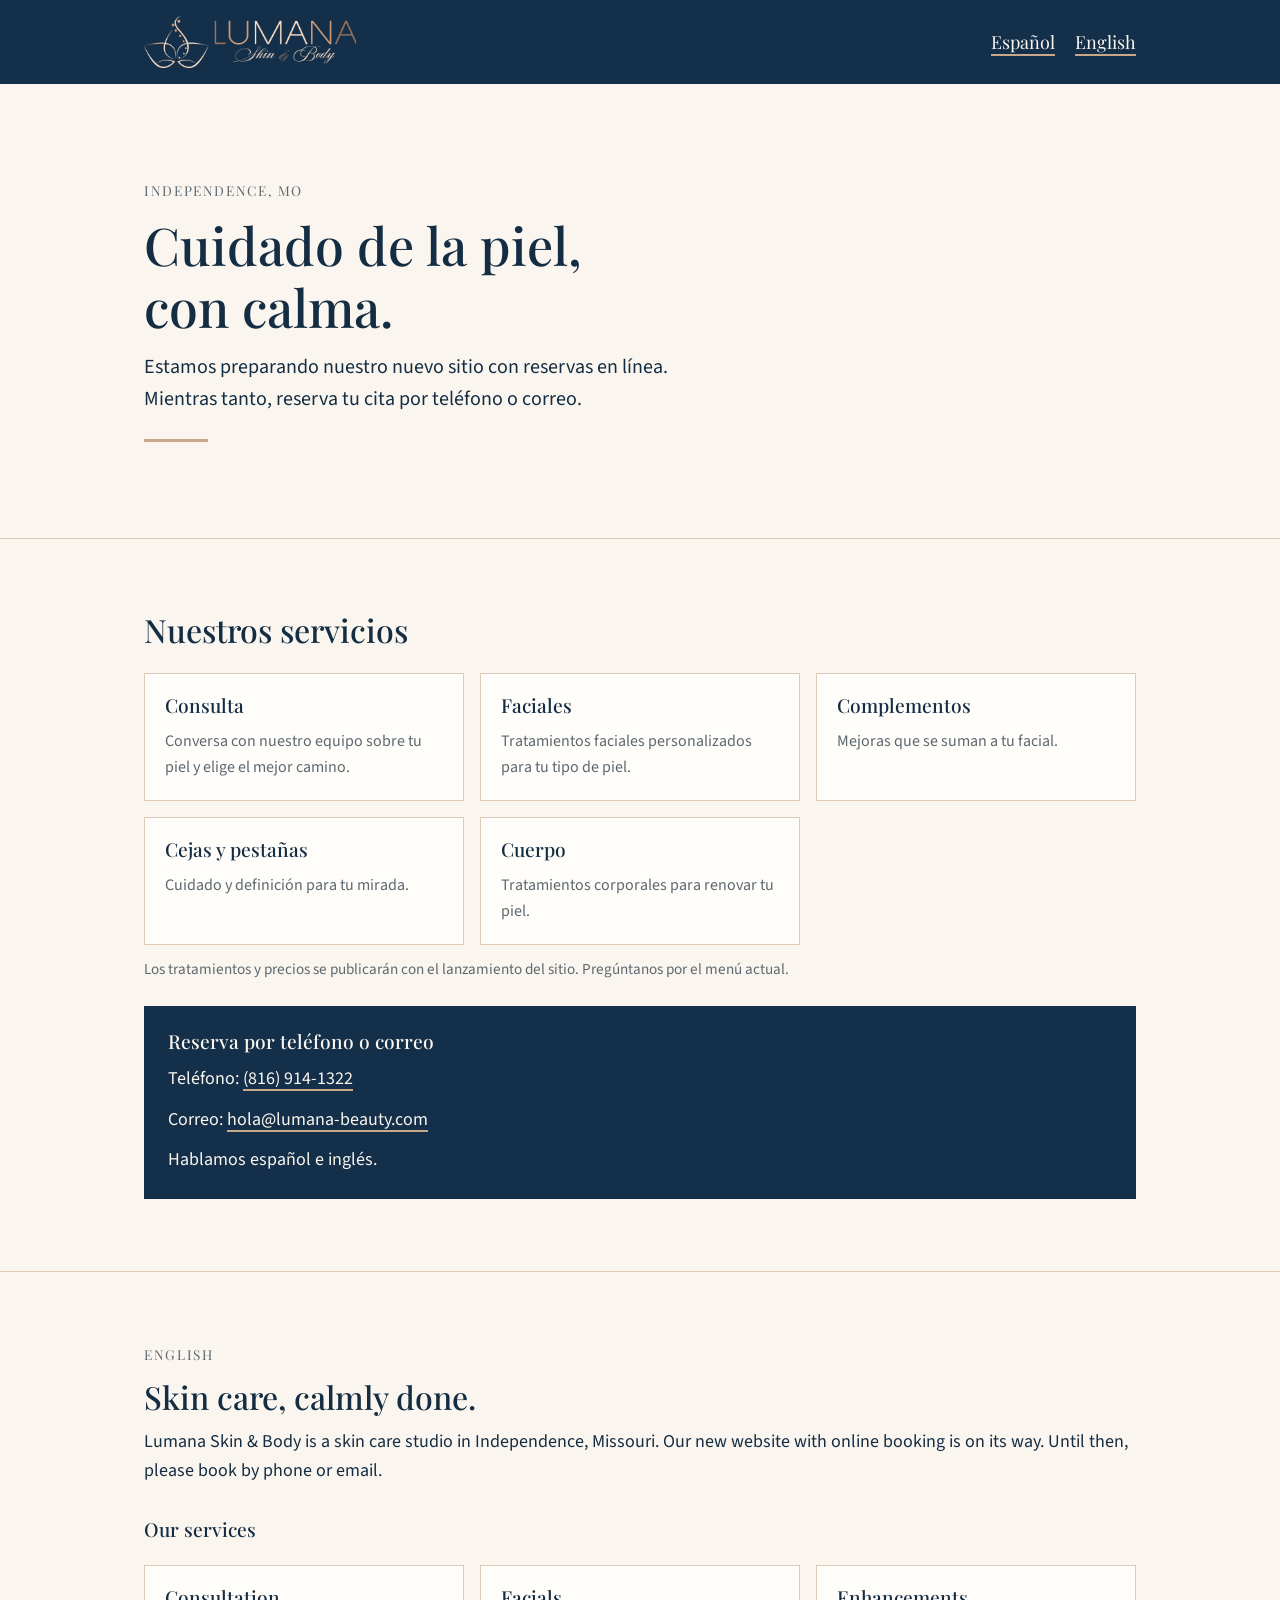
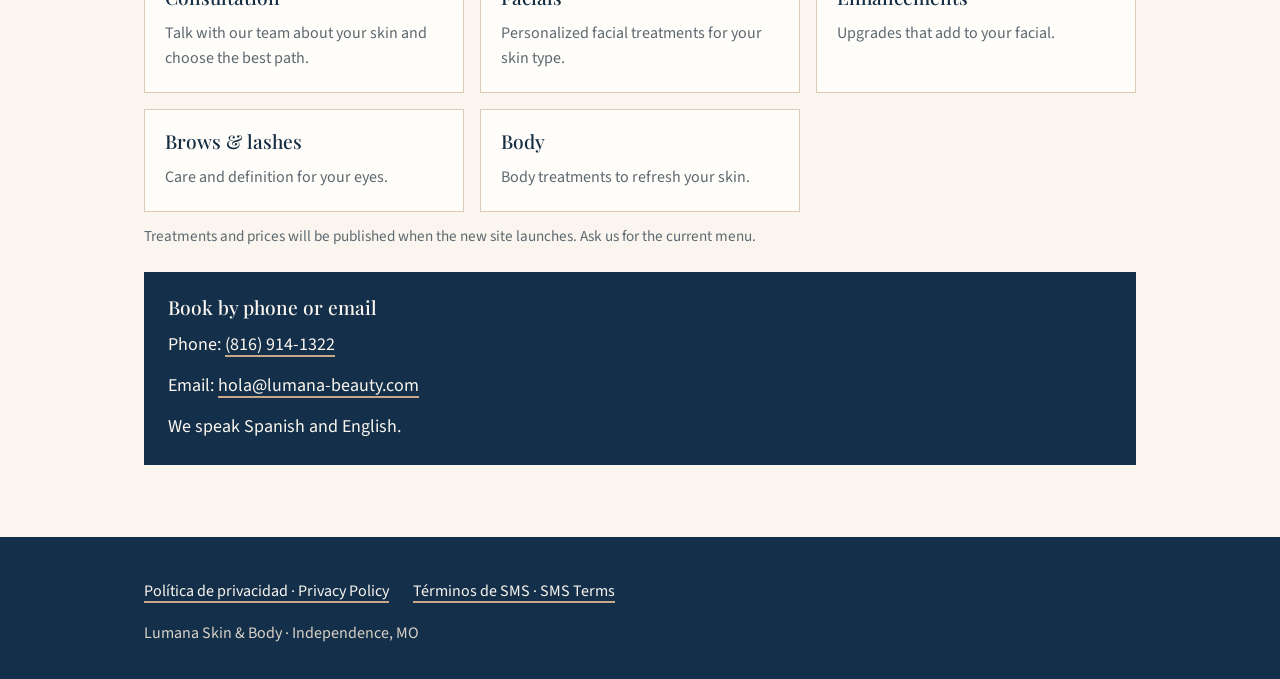
==== index.html @ bca10dba "Add files via upload" ====
<!doctype html>
<html lang="es">
<head>
<meta charset="utf-8">
<meta name="viewport" content="width=device-width, initial-scale=1">
<title>Lumana Skin &amp; Body | Independence, MO</title>
<meta name="description" content="Lumana Skin &amp; Body, estudio de cuidado de la piel en Independence, Missouri. Próximamente reservas en línea. / Skin care studio in Independence, Missouri. Online booking coming soon.">
<link rel="icon" href="brand/lumana-emblem.png" type="image/png">
<link rel="stylesheet" href="style.css">
</head>
<body>
<header class="header">
  <div class="wrap">
    <a href="./" aria-label="Lumana Skin &amp; Body"><img src="brand/lumana-lockup-horizontal.png" alt="Lumana Skin &amp; Body" width="1224" height="300"></a>
    <nav class="lang-nav" aria-label="Idioma / Language">
      <ul>
        <li><a href="#es" lang="es" hreflang="es" translate="no">Español</a></li>
        <li><a href="#en" lang="en" hreflang="en" translate="no">English</a></li>
      </ul>
    </nav>
  </div>
</header>

<main>
  <section class="hero">
    <div class="wrap">
      <p class="eyebrow">Independence, MO</p>
      <h1 lang="es">Cuidado de la piel,<br>con calma.</h1>
      <p class="lead" lang="es">Estamos preparando nuestro nuevo sitio con reservas en línea. Mientras tanto, reserva tu cita por teléfono o correo.</p>
      <hr class="rule">
    </div>
  </section>

  <section class="lang" id="es" lang="es" aria-labelledby="es-title">
    <div class="wrap">
      <h2 id="es-title">Nuestros servicios</h2>
      <ul class="cards">
        <li><h3>Consulta</h3><p>Conversa con nuestro equipo sobre tu piel y elige el mejor camino.</p></li>
        <li><h3>Faciales</h3><p>Tratamientos faciales personalizados para tu tipo de piel.</p></li>
        <li><h3>Complementos</h3><p>Mejoras que se suman a tu facial.</p></li>
        <li><h3>Cejas y pestañas</h3><p>Cuidado y definición para tu mirada.</p></li>
        <li><h3>Cuerpo</h3><p>Tratamientos corporales para renovar tu piel.</p></li>
      </ul>
      <p class="note">Los tratamientos y precios se publicarán con el lanzamiento del sitio. Pregúntanos por el menú actual.</p>

      <div class="book">
        <h3>Reserva por teléfono o correo</h3>
        <p>Teléfono: <a href="tel:+18169141322">(816) 914-1322</a></p>
        <p>Correo: <a href="mailto:hola@lumana-beauty.com">hola@lumana-beauty.com</a></p>
        <p>Hablamos español e inglés.</p>
      </div>
    </div>
  </section>

  <section class="lang" id="en" lang="en" aria-labelledby="en-title">
    <div class="wrap">
      <p class="eyebrow">English</p>
      <h2 id="en-title">Skin care, calmly done.</h2>
      <p>Lumana Skin &amp; Body is a skin care studio in Independence, Missouri. Our new website with online booking is on its way. Until then, please book by phone or email.</p>
      <h3 style="margin-top:2rem">Our services</h3>
      <ul class="cards">
        <li><h3>Consultation</h3><p>Talk with our team about your skin and choose the best path.</p></li>
        <li><h3>Facials</h3><p>Personalized facial treatments for your skin type.</p></li>
        <li><h3>Enhancements</h3><p>Upgrades that add to your facial.</p></li>
        <li><h3>Brows &amp; lashes</h3><p>Care and definition for your eyes.</p></li>
        <li><h3>Body</h3><p>Body treatments to refresh your skin.</p></li>
      </ul>
      <p class="note">Treatments and prices will be published when the new site launches. Ask us for the current menu.</p>

      <div class="book">
        <h3>Book by phone or email</h3>
        <p>Phone: <a href="tel:+18169141322">(816) 914-1322</a></p>
        <p>Email: <a href="mailto:hola@lumana-beauty.com">hola@lumana-beauty.com</a></p>
        <p>We speak Spanish and English.</p>
      </div>
    </div>
  </section>
</main>

<footer class="footer">
  <div class="wrap">
    <ul>
      <li><a href="privacy-policy/">Política de privacidad · Privacy Policy</a></li>
      <li><a href="sms-terms/">Términos de SMS · SMS Terms</a></li>
    </ul>
    <p>Lumana Skin &amp; Body · Independence, MO</p>
  </div>
</footer>
</body>
</html>
---- style.css ----
/* Lumana holding site. Plain CSS, no build step. Tokens match src/app/globals.css. */
@font-face {
  font-family: "Playfair Display";
  src: url("fonts/playfair-display-latin-wght-normal.woff2") format("woff2");
  font-weight: 400 900;
  font-display: swap;
}
@font-face {
  font-family: "Source Sans 3";
  src: url("fonts/source-sans-3-latin-wght-normal.woff2") format("woff2");
  font-weight: 200 900;
  font-display: swap;
}

:root {
  --navy: #142f49;
  --champagne: #c8a889;
  --ivory: #faf6ef;
  --paper: #fffdf9;
  --border: #ddcbb8;
  --ink: #152d43;
  --muted: #5d6870;
  --serif: "Playfair Display", Georgia, "Times New Roman", serif;
  --sans: "Source Sans 3", system-ui, "Segoe UI", Arial, sans-serif;
}

* { box-sizing: border-box; }
html { scroll-behavior: smooth; }
body {
  margin: 0;
  background: var(--ivory);
  color: var(--ink);
  font-family: var(--sans);
  font-size: 1.125rem;
  line-height: 1.6;
}
a { color: var(--ink); text-decoration-color: var(--champagne); text-decoration-thickness: 2px; text-underline-offset: 5px; }
:focus-visible { outline: 3px solid var(--navy); outline-offset: 3px; }
.header :focus-visible, .footer :focus-visible { outline-color: var(--ivory); }

.wrap { width: min(100% - 2rem, 62rem); margin-inline: auto; }
.narrow { width: min(100% - 2rem, 44rem); margin-inline: auto; }

.header { background: var(--navy); }
.header .wrap { display: flex; align-items: center; justify-content: space-between; gap: 1rem; padding-block: 1rem; flex-wrap: wrap; }
.header img { display: block; height: 3.25rem; width: auto; }
.lang-nav ul { list-style: none; display: flex; gap: 1.25rem; margin: 0; padding: 0; }
.lang-nav a { display: inline-flex; min-height: 44px; align-items: center; color: var(--ivory); font-family: var(--serif); }

h1, h2, h3 { font-family: var(--serif); font-weight: 500; line-height: 1.2; margin: 0; }
h1 { font-size: clamp(2rem, 6vw, 3.25rem); }
h2 { font-size: clamp(1.5rem, 4vw, 2rem); }
h3 { font-size: 1.2rem; }
p { margin: 0.75rem 0 0; }
.eyebrow { font-family: var(--serif); letter-spacing: 0.12em; text-transform: uppercase; font-size: 0.85rem; color: var(--muted); margin: 0 0 0.75rem; }

.hero { padding-block: clamp(3rem, 9vw, 6rem); border-bottom: 1px solid var(--border); }
.hero p.lead { font-size: 1.25rem; max-width: 36rem; }
.rule { width: 4rem; height: 3px; background: var(--champagne); border: 0; margin: 1.5rem 0 0; }

section.lang { padding-block: clamp(2.5rem, 7vw, 4.5rem); scroll-margin-top: 1rem; }
section.lang + section.lang { border-top: 1px solid var(--border); }
.cards { list-style: none; margin: 1.5rem 0 0; padding: 0; display: grid; gap: 1rem; grid-template-columns: repeat(auto-fit, minmax(15rem, 1fr)); }
.cards li { background: var(--paper); border: 1px solid var(--border); padding: 1.25rem; }
.cards p { font-size: 1rem; color: var(--muted); }
.note { font-size: 0.95rem; color: var(--muted); }

.book { background: var(--navy); color: var(--ivory); padding: 1.5rem; margin-top: 1.5rem; }
.book h3 { color: var(--ivory); }
.book a { color: var(--ivory); }
.book .ph { color: var(--champagne); }

.footer { background: var(--navy); color: var(--ivory); padding-block: 2rem; font-size: 1rem; }
.footer a { color: var(--ivory); display: inline-flex; min-height: 44px; align-items: center; }
.footer ul { list-style: none; margin: 0 0 0.5rem; padding: 0; display: flex; gap: 1.5rem; flex-wrap: wrap; }
.footer p { margin: 0.25rem 0 0; color: #d9d2c7; }

/* Legal pages */
.legal { padding-block: 2rem 4rem; }
.legal section { margin-top: 2.5rem; scroll-margin-top: 1rem; }
.legal section > p.updated { color: var(--muted); font-size: 0.95rem; margin-top: 0.25rem; }
.legal .sec { margin-top: 1.5rem; }
.legal ul.list { margin: 0.5rem 0 0; padding-left: 1.5rem; }
.legal ul.list li { margin-top: 0.25rem; }
.legal .back { display: inline-flex; min-height: 44px; align-items: center; }
.legal nav ul { list-style: none; display: flex; gap: 1.5rem; margin: 1rem 0 0; padding: 0; }
.legal nav a { display: inline-flex; min-height: 44px; align-items: center; font-family: var(--serif); }
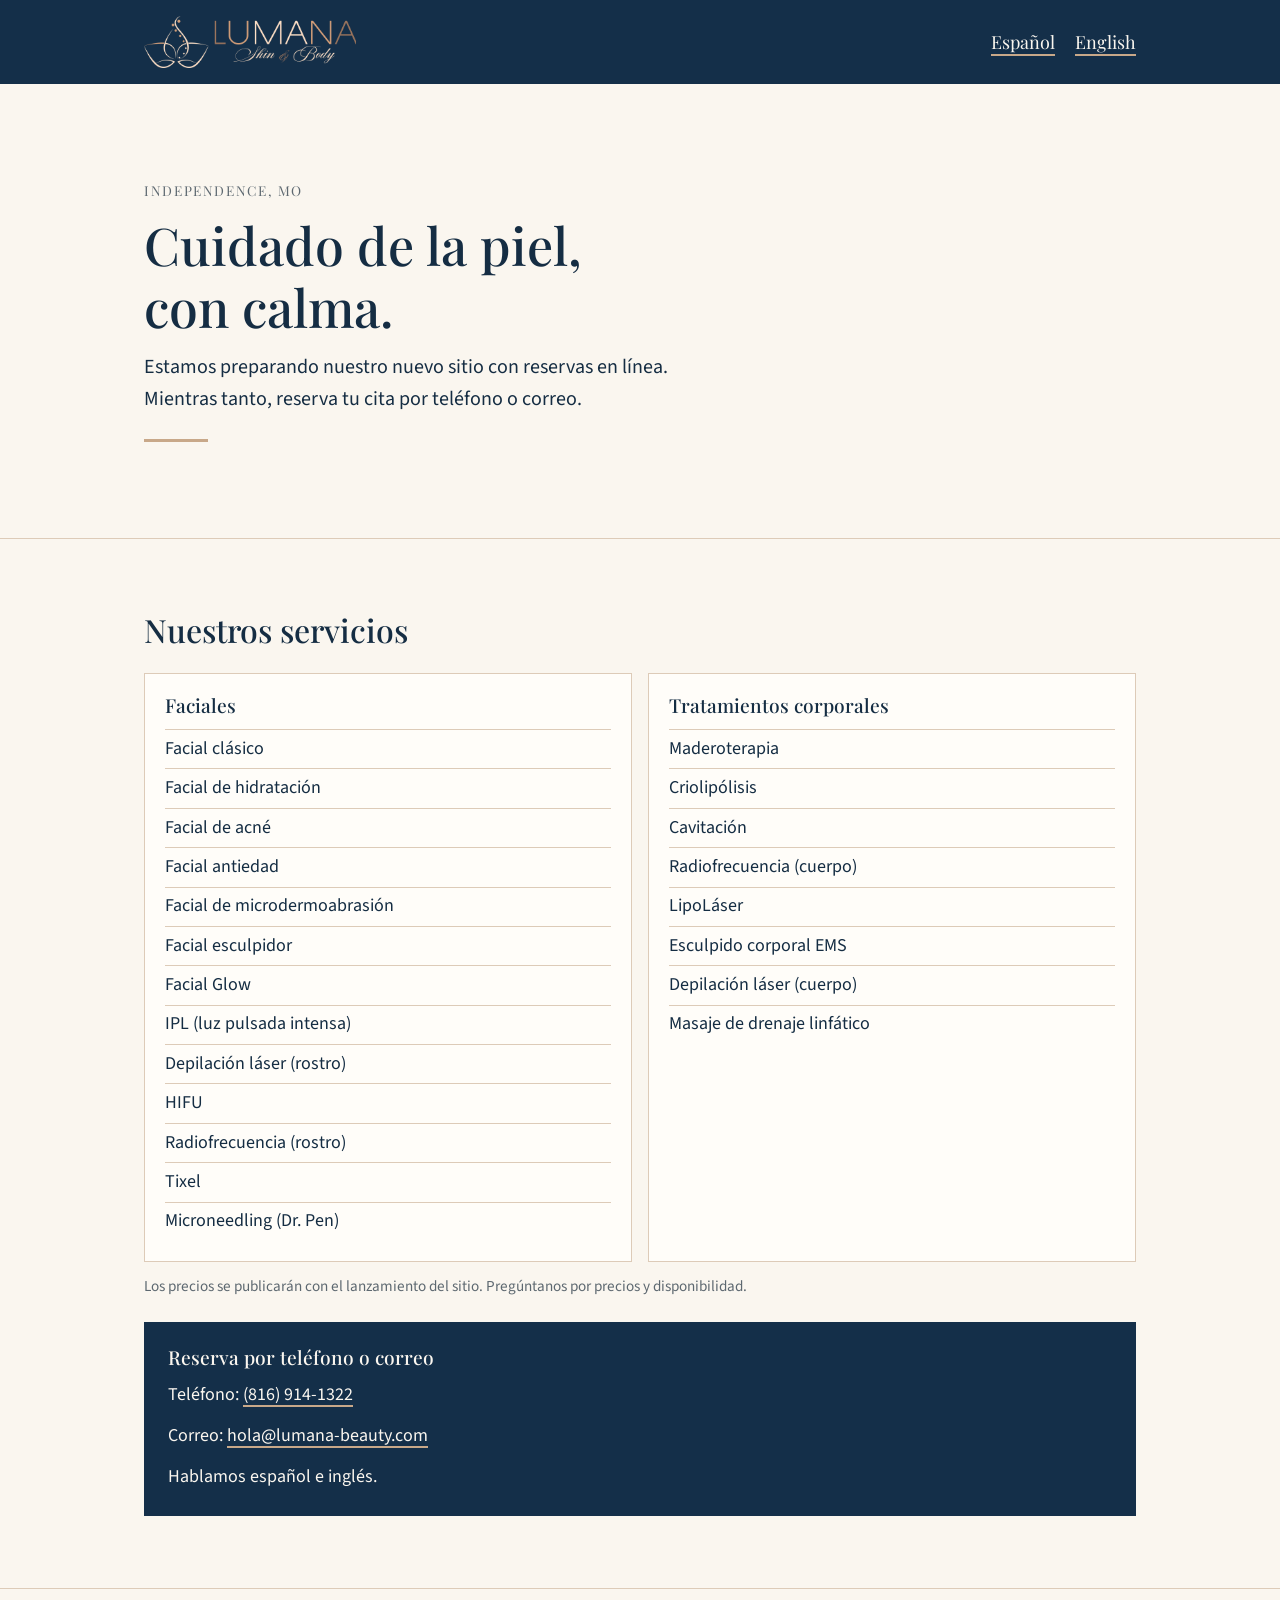
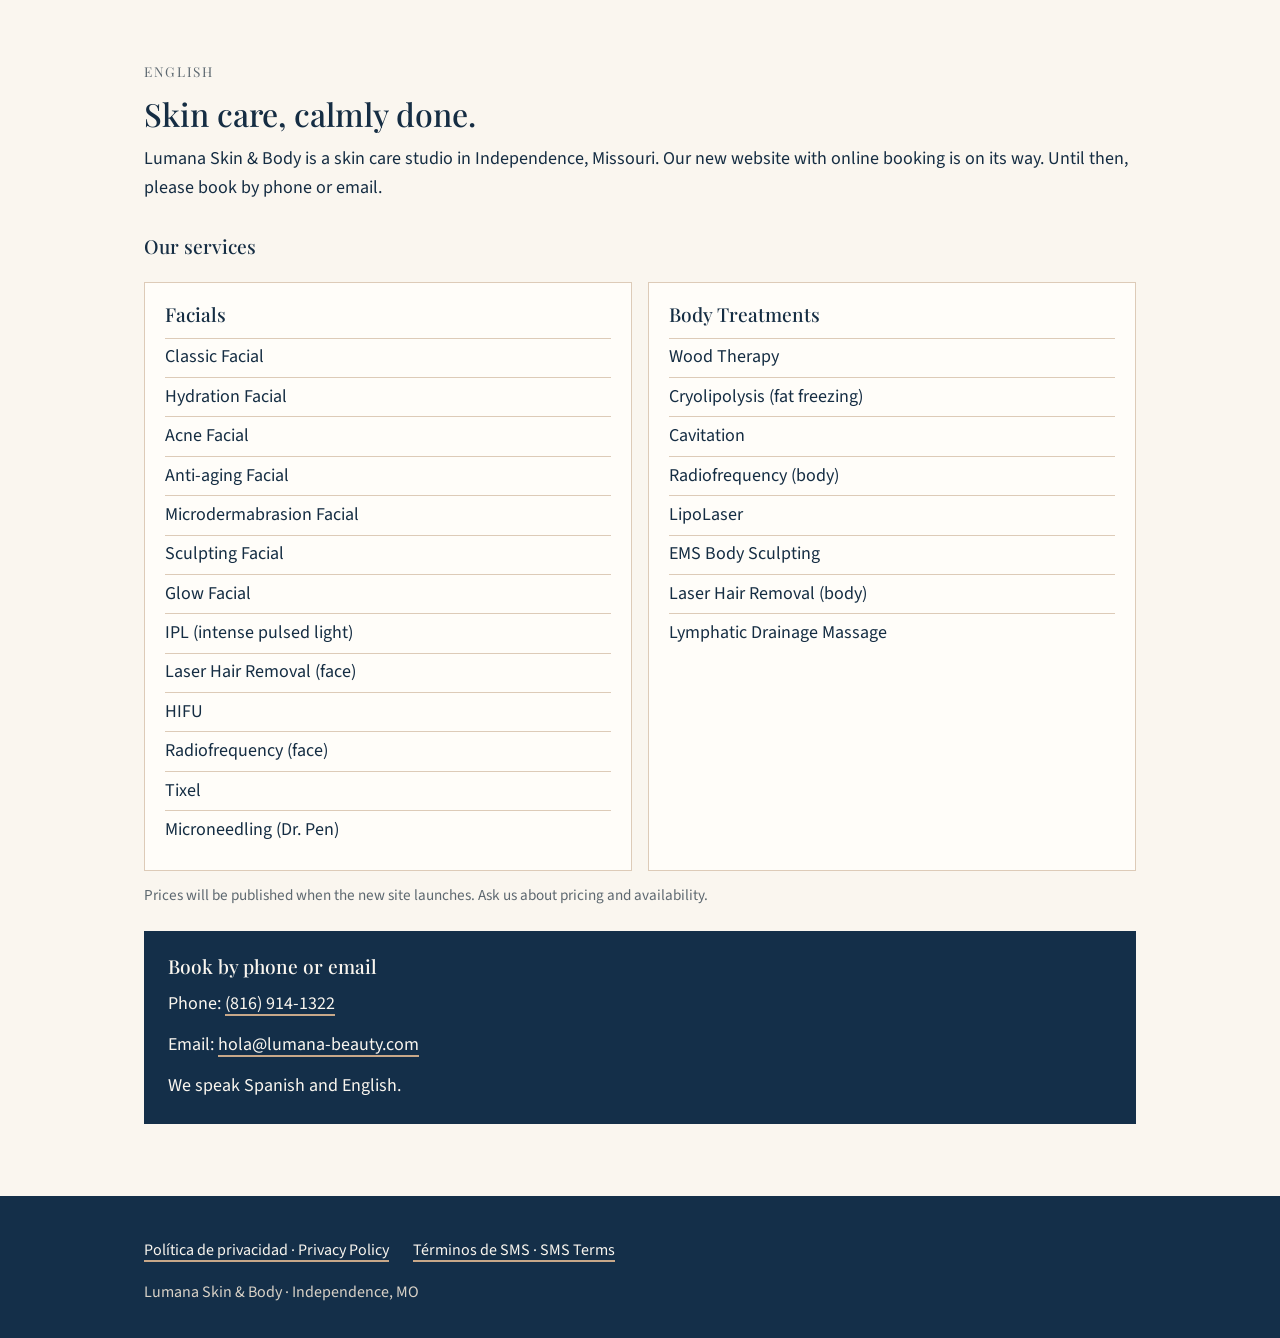
==== commit a5074166: "Add files via upload" ====
--- a/index.html
+++ b/index.html
@@ -35,13 +35,39 @@
     <div class="wrap">
       <h2 id="es-title">Nuestros servicios</h2>
       <ul class="cards">
-        <li><h3>Consulta</h3><p>Conversa con nuestro equipo sobre tu piel y elige el mejor camino.</p></li>
-        <li><h3>Faciales</h3><p>Tratamientos faciales personalizados para tu tipo de piel.</p></li>
-        <li><h3>Complementos</h3><p>Mejoras que se suman a tu facial.</p></li>
-        <li><h3>Cejas y pestañas</h3><p>Cuidado y definición para tu mirada.</p></li>
-        <li><h3>Cuerpo</h3><p>Tratamientos corporales para renovar tu piel.</p></li>
+        <li>
+          <h3>Faciales</h3>
+          <ul class="menu">
+            <li>Facial clásico</li>
+            <li>Facial de hidratación</li>
+            <li>Facial de acné</li>
+            <li>Facial antiedad</li>
+            <li>Facial de microdermoabrasión</li>
+            <li>Facial esculpidor</li>
+            <li>Facial Glow</li>
+            <li>IPL (luz pulsada intensa)</li>
+            <li>Depilación láser (rostro)</li>
+            <li>HIFU</li>
+            <li>Radiofrecuencia (rostro)</li>
+            <li>Tixel</li>
+            <li>Microneedling (Dr. Pen)</li>
+          </ul>
+        </li>
+        <li>
+          <h3>Tratamientos corporales</h3>
+          <ul class="menu">
+            <li>Maderoterapia</li>
+            <li>Criolipólisis</li>
+            <li>Cavitación</li>
+            <li>Radiofrecuencia (cuerpo)</li>
+            <li>LipoLáser</li>
+            <li>Esculpido corporal EMS</li>
+            <li>Depilación láser (cuerpo)</li>
+            <li>Masaje de drenaje linfático</li>
+          </ul>
+        </li>
       </ul>
-      <p class="note">Los tratamientos y precios se publicarán con el lanzamiento del sitio. Pregúntanos por el menú actual.</p>
+      <p class="note">Los precios se publicarán con el lanzamiento del sitio. Pregúntanos por precios y disponibilidad.</p>
 
       <div class="book">
         <h3>Reserva por teléfono o correo</h3>
@@ -59,13 +85,39 @@
       <p>Lumana Skin &amp; Body is a skin care studio in Independence, Missouri. Our new website with online booking is on its way. Until then, please book by phone or email.</p>
       <h3 style="margin-top:2rem">Our services</h3>
       <ul class="cards">
-        <li><h3>Consultation</h3><p>Talk with our team about your skin and choose the best path.</p></li>
-        <li><h3>Facials</h3><p>Personalized facial treatments for your skin type.</p></li>
-        <li><h3>Enhancements</h3><p>Upgrades that add to your facial.</p></li>
-        <li><h3>Brows &amp; lashes</h3><p>Care and definition for your eyes.</p></li>
-        <li><h3>Body</h3><p>Body treatments to refresh your skin.</p></li>
+        <li>
+          <h3>Facials</h3>
+          <ul class="menu">
+            <li>Classic Facial</li>
+            <li>Hydration Facial</li>
+            <li>Acne Facial</li>
+            <li>Anti-aging Facial</li>
+            <li>Microdermabrasion Facial</li>
+            <li>Sculpting Facial</li>
+            <li>Glow Facial</li>
+            <li>IPL (intense pulsed light)</li>
+            <li>Laser Hair Removal (face)</li>
+            <li>HIFU</li>
+            <li>Radiofrequency (face)</li>
+            <li>Tixel</li>
+            <li>Microneedling (Dr. Pen)</li>
+          </ul>
+        </li>
+        <li>
+          <h3>Body Treatments</h3>
+          <ul class="menu">
+            <li>Wood Therapy</li>
+            <li>Cryolipolysis (fat freezing)</li>
+            <li>Cavitation</li>
+            <li>Radiofrequency (body)</li>
+            <li>LipoLaser</li>
+            <li>EMS Body Sculpting</li>
+            <li>Laser Hair Removal (body)</li>
+            <li>Lymphatic Drainage Massage</li>
+          </ul>
+        </li>
       </ul>
-      <p class="note">Treatments and prices will be published when the new site launches. Ask us for the current menu.</p>
+      <p class="note">Prices will be published when the new site launches. Ask us about pricing and availability.</p>
 
       <div class="book">
         <h3>Book by phone or email</h3>
--- a/style.css
+++ b/style.css
@@ -63,6 +63,8 @@
 .cards { list-style: none; margin: 1.5rem 0 0; padding: 0; display: grid; gap: 1rem; grid-template-columns: repeat(auto-fit, minmax(15rem, 1fr)); }
 .cards li { background: var(--paper); border: 1px solid var(--border); padding: 1.25rem; }
 .cards p { font-size: 1rem; color: var(--muted); }
+.menu { list-style: none; margin: 0.75rem 0 0; padding: 0; }
+.menu li { padding: 0.3rem 0; border-top: 1px solid var(--border); background: none; border-left: 0; border-right: 0; border-bottom: 0; }
 .note { font-size: 0.95rem; color: var(--muted); }
 
 .book { background: var(--navy); color: var(--ivory); padding: 1.5rem; margin-top: 1.5rem; }
@@ -85,3 +87,13 @@
 .legal .back { display: inline-flex; min-height: 44px; align-items: center; }
 .legal nav ul { list-style: none; display: flex; gap: 1.5rem; margin: 1rem 0 0; padding: 0; }
 .legal nav a { display: inline-flex; min-height: 44px; align-items: center; font-family: var(--serif); }
+
+/* SMS opt-in examples page */
+.optin figure { margin: 1rem 0 0; }
+.optin figure img { display: block; max-width: 100%; height: auto; border: 1px solid var(--border); background: var(--paper); }
+.optin figcaption { font-size: 0.95rem; color: var(--muted); margin-top: 0.5rem; }
+.optin h3 { margin-top: 2rem; }
+.legal .optin-link { margin-top: 1rem; }
+
+.optin blockquote { margin: 1rem 0; padding: 1rem 1.25rem; background: var(--paper); border-left: 3px solid var(--champagne); }
+.optin .note-shots { font-size: 0.95rem; color: var(--muted); }
